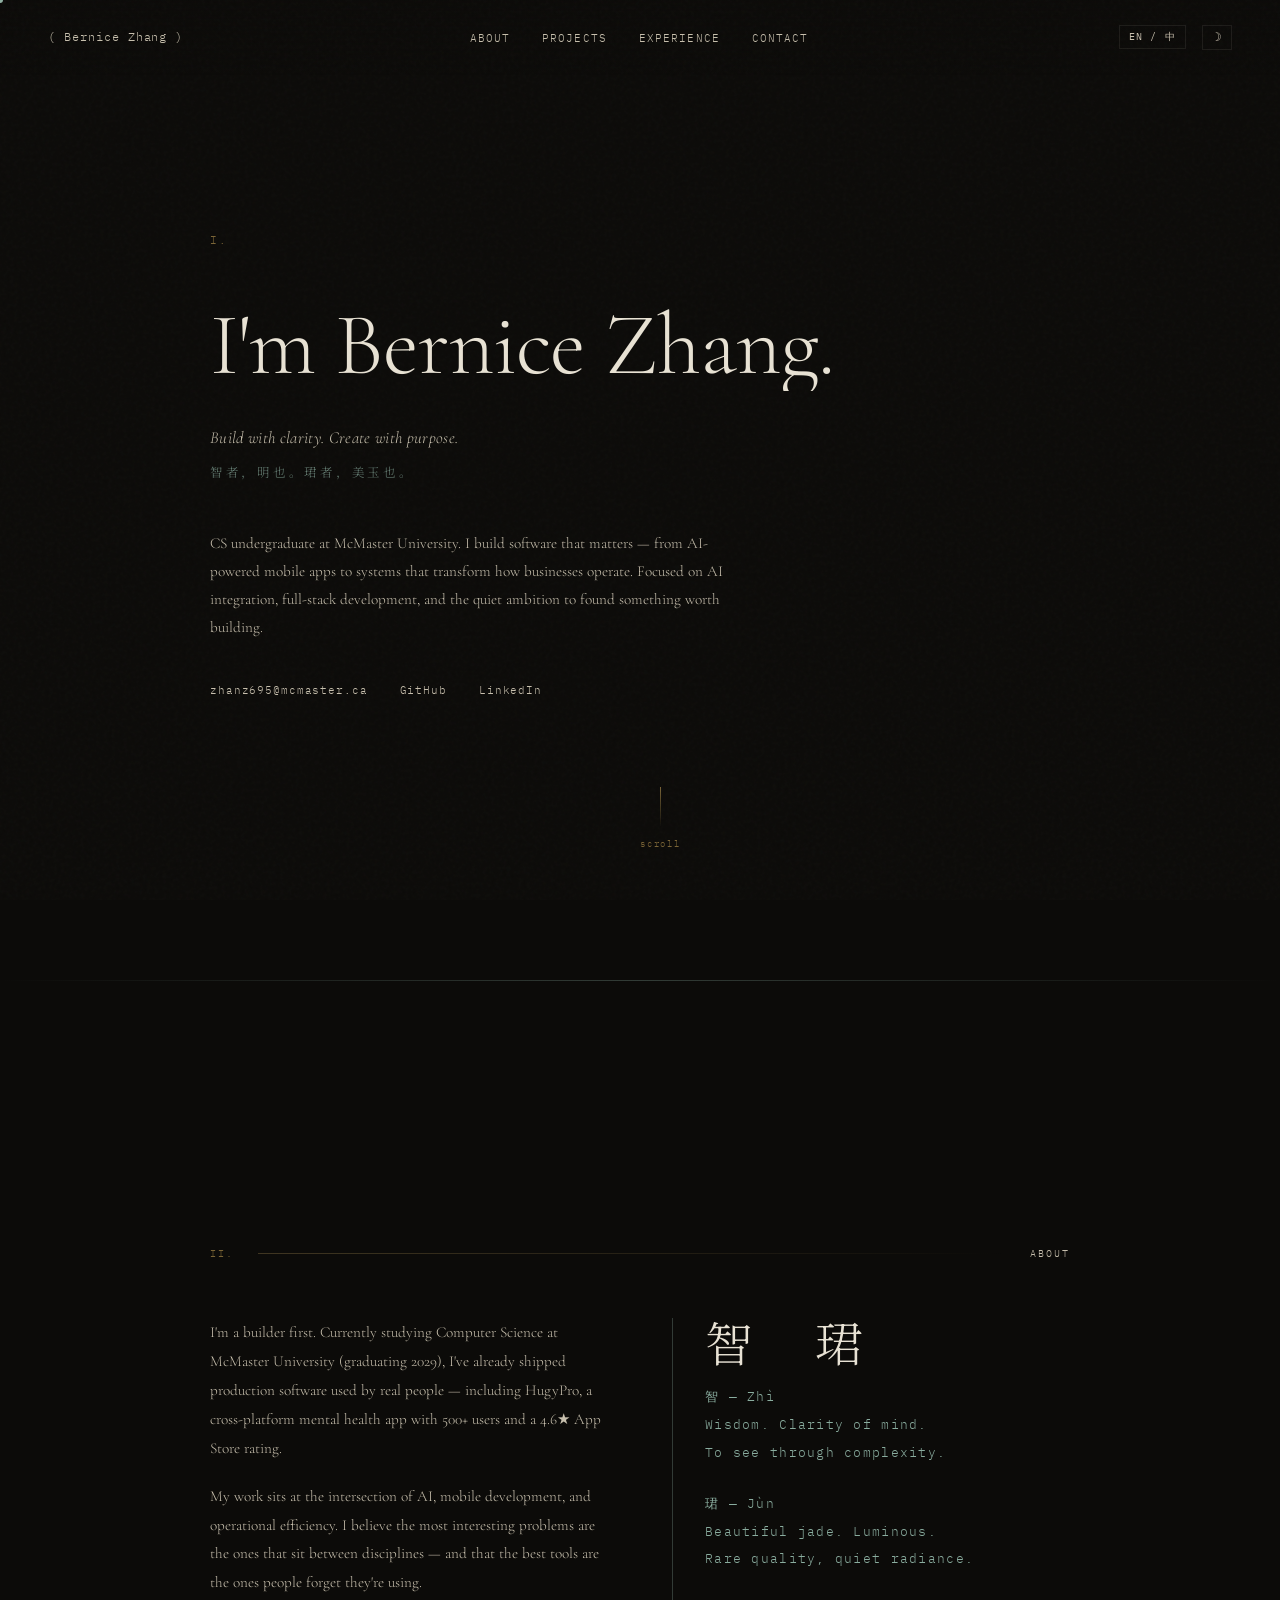
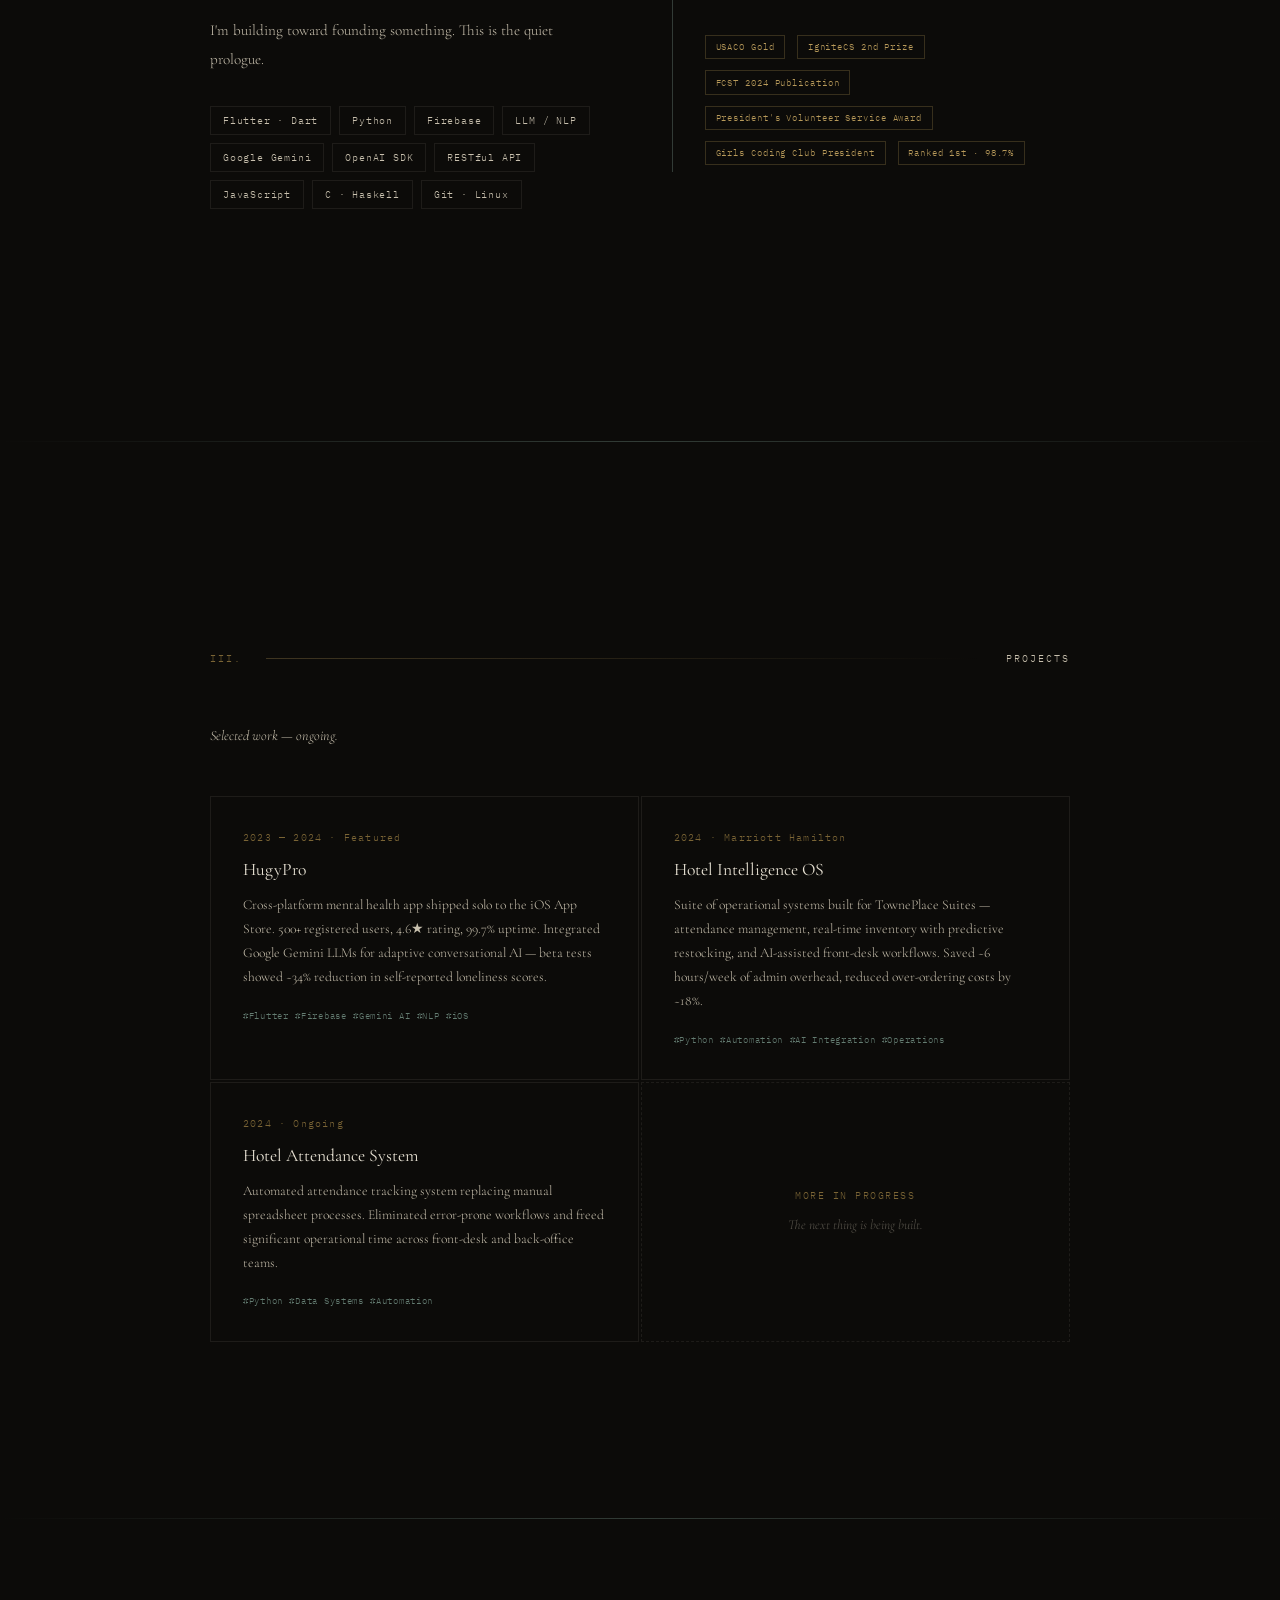
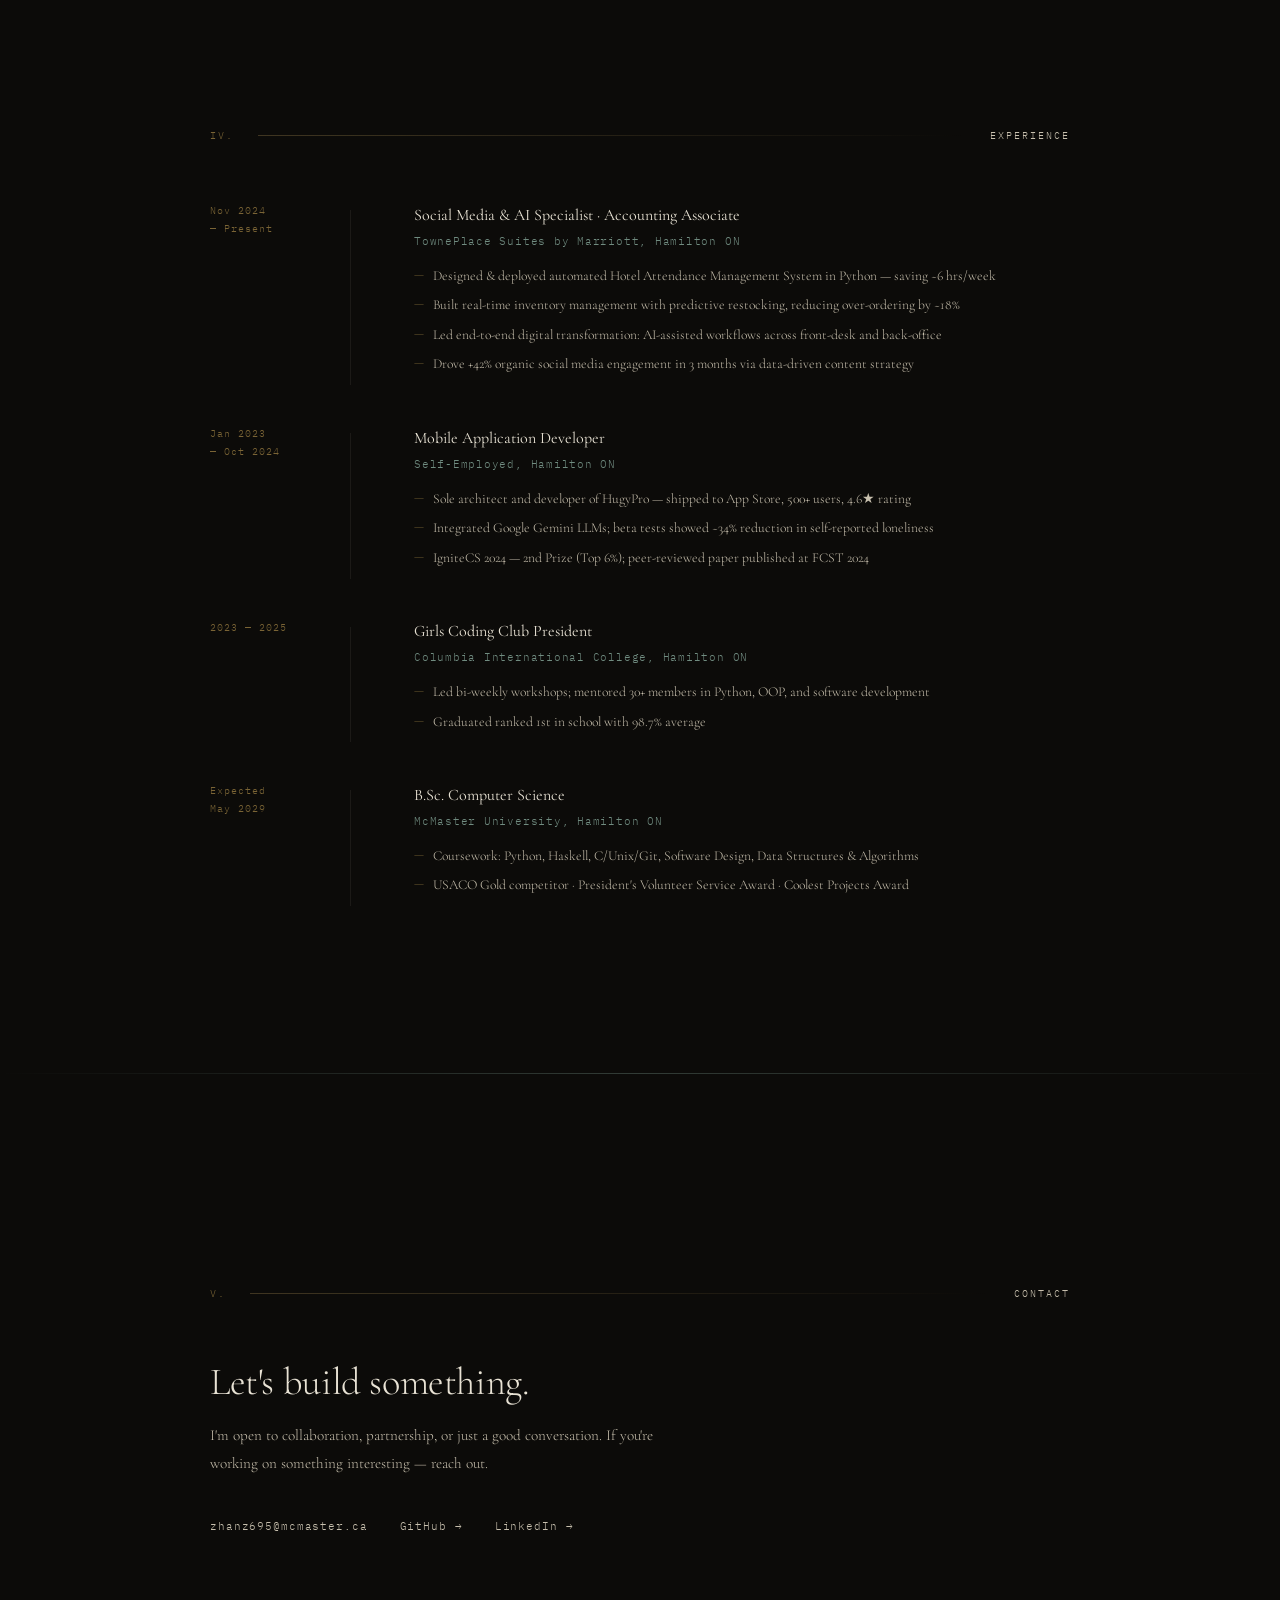
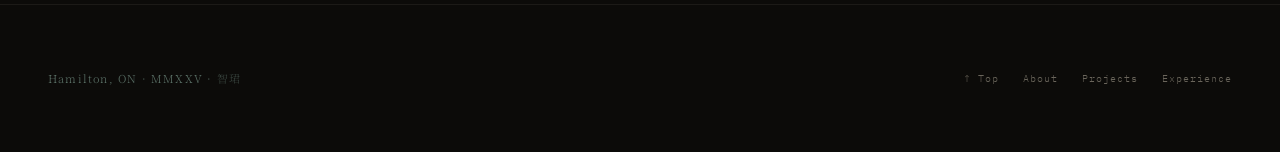
==== index.html @ de7a0379 "Rename bernice-zhang.html to index.html" ====
<!DOCTYPE html>
<html lang="en">
<head>
<meta charset="UTF-8">
<meta name="viewport" content="width=device-width, initial-scale=1.0">
<title>Bernice Zhang</title>
<link rel="preconnect" href="https://fonts.googleapis.com">
<link rel="preconnect" href="https://fonts.gstatic.com" crossorigin>
<link href="https://fonts.googleapis.com/css2?family=Cormorant+Garamond:ital,wght@0,300;0,400;0,500;0,600;1,300;1,400&family=Noto+Serif+SC:wght@300;400&family=IBM+Plex+Mono:wght@300;400&display=swap" rel="stylesheet">
<link rel="stylesheet" href="bernice-zhang.css">
</head>
<body>

<!-- Custom cursor -->
<div class="cursor-dot" id="cursor"></div>

<!-- ══ NAV ══════════════════════════════════════════════════ -->
<nav>
  <a class="nav-logo" href="#hero">
    <div class="nav-logo-inner">
      <span data-en>( Bernice Zhang )</span>
      <span data-zh>（　張　智　珺　）</span>
      <!-- Always show the flip animation span pair -->
      <span style="display:none">placeholder</span>
    </div>
  </a>

  <ul class="nav-links">
    <li><a href="#about"      data-en>About</a>      <a href="#about"      data-zh>關於</a></li>
    <li><a href="#projects"   data-en>Projects</a>   <a href="#projects"   data-zh>作品</a></li>
    <li><a href="#experience" data-en>Experience</a> <a href="#experience" data-zh>經歷</a></li>
    <li><a href="#contact"    data-en>Contact</a>    <a href="#contact"    data-zh>聯絡</a></li>
  </ul>

  <div class="nav-controls">
    <!-- Language toggle -->
    <button class="lang-toggle" id="langToggle" aria-label="Switch language">EN / 中</button>
    <!-- Day / Night toggle -->
    <button class="mode-toggle" id="modeToggle" aria-label="Toggle day/night mode">☽</button>
  </div>
</nav>

<!-- ══ HERO ══════════════════════════════════════════════════ -->
<section id="hero">
  <div class="section-inner">

    <div class="hero-number">I.</div>

    <!-- English hero name -->
    <h1 class="hero-name-en" data-en>
      I'm
      <span class="hero-name-flip" id="nameFlip">
        <span class="hero-name-flip-inner">
          <span class="name-en-face">Bernice</span>
          <span class="name-zh-face">Zhìjùn</span>
        </span>
      </span>
      Zhang.
    </h1>

    <!-- Chinese hero name — static, no flip -->
    <h1 class="hero-name-en" data-zh>
      我是張智珺。
    </h1>

    <!-- Tagline -->
    <p class="hero-tagline">
      <span data-en>Build with clarity. Create with purpose.</span>
      <span data-zh>以清醒之心構建，以目標之志創造。</span>
      <span class="hero-jade-text">智者，明也。珺者，美玉也。</span>
    </p>

    <!-- Bio -->
    <p class="hero-bio" data-en>
      CS undergraduate at McMaster University. I build software that matters — from AI-powered mobile apps to systems that transform how businesses operate. Focused on AI integration, full-stack development, and the quiet ambition to found something worth building.
    </p>
    <p class="hero-bio" data-zh>
      麥克馬斯特大學電腦科學在讀生。我構建有意義的軟體——從人工智能驅動的移動應用，到改變企業營運方式的系統。專注於人工智能整合、全端開發，以及創立值得構建之事業的平靜抱負。
    </p>

    <div class="hero-links">
      <a href="mailto:zhanz695@mcmaster.ca">zhanz695@mcmaster.ca</a>
      <a href="https://github.com/zhijunzhang301-creator" target="_blank">GitHub</a>
      <a href="https://linkedin.com/in/zhijun-zhang" target="_blank">LinkedIn</a>
    </div>
  </div>

  <div class="scroll-hint">
    <div class="scroll-hint-line"></div>
    <span data-en>scroll</span>
    <span data-zh>下滑</span>
  </div>
</section>

<hr class="jade-rule">

<!-- ══ ABOUT ══════════════════════════════════════════════════ -->
<section id="about">
  <div class="section-inner">

    <div class="section-label reveal">
      <span class="section-label-roman">II.</span>
      <div class="section-label-line"></div>
      <span class="section-label-title" data-en>About</span>
      <span class="section-label-title" data-zh>關於</span>
    </div>

    <div class="about-grid">

      <div class="about-text">
        <!-- EN paragraphs -->
        <p class="reveal reveal-delay-1" data-en>
          I'm a builder first. Currently studying Computer Science at McMaster University (graduating 2029), I've already shipped production software used by real people — including HugyPro, a cross-platform mental health app with 500+ users and a 4.6★ App Store rating.
        </p>
        <p class="reveal reveal-delay-2" data-en>
          My work sits at the intersection of AI, mobile development, and operational efficiency. I believe the most interesting problems are the ones that sit between disciplines — and that the best tools are the ones people forget they're using.
        </p>
        <p class="reveal reveal-delay-3" data-en>
          I'm building toward founding something. This is the quiet prologue.
        </p>

        <!-- ZH paragraphs -->
        <p class="reveal reveal-delay-1" data-zh>
          我首先是一名建造者。目前就讀麥克馬斯特大學電腦科學系（2029年畢業），我已交付為真實用戶服務的正式軟體——包括HugyPro，一款擁有500+用戶、App Store評分4.6★的跨平台心理健康應用。
        </p>
        <p class="reveal reveal-delay-2" data-zh>
          我的工作處於人工智能、移動開發與營運效率的交叉點。我相信最有趣的問題往往存在於學科之間——而最好的工具，是讓人們忘記自己在使用的那種。
        </p>
        <p class="reveal reveal-delay-3" data-zh>
          我正在朝著創立某件事努力。這是靜默的序章。
        </p>

        <div class="skills-list reveal reveal-delay-4">
          <span class="skill-tag">Flutter · Dart</span>
          <span class="skill-tag">Python</span>
          <span class="skill-tag">Firebase</span>
          <span class="skill-tag">LLM / NLP</span>
          <span class="skill-tag">Google Gemini</span>
          <span class="skill-tag">OpenAI SDK</span>
          <span class="skill-tag">RESTful API</span>
          <span class="skill-tag">JavaScript</span>
          <span class="skill-tag">C · Haskell</span>
          <span class="skill-tag">Git · Linux</span>
        </div>
      </div>

      <div class="about-name-block reveal reveal-delay-2">
        <span class="jade-char">智　珺</span>
        <div class="jade-meaning">
          <!-- EN meanings -->
          <span class="jade-meaning-line" data-delay="0"   data-en>智 — Zhì</span>
          <span class="jade-meaning-line" data-delay="100" data-en>Wisdom. Clarity of mind.</span>
          <span class="jade-meaning-line" data-delay="200" data-en>To see through complexity.</span>
          <br>
          <span class="jade-meaning-line" data-delay="350" data-en>珺 — Jùn</span>
          <span class="jade-meaning-line" data-delay="450" data-en>Beautiful jade. Luminous.</span>
          <span class="jade-meaning-line" data-delay="550" data-en>Rare quality, quiet radiance.</span>

          <!-- ZH meanings -->
          <span class="jade-meaning-line" data-delay="0"   data-zh>智 — zhì</span>
          <span class="jade-meaning-line" data-delay="100" data-zh>智慧，心之澄明。</span>
          <span class="jade-meaning-line" data-delay="200" data-zh>洞察複雜，見微知著。</span>
          <br>
          <span class="jade-meaning-line" data-delay="350" data-zh>珺 — jùn</span>
          <span class="jade-meaning-line" data-delay="450" data-zh>美玉，光潤溫雅。</span>
          <span class="jade-meaning-line" data-delay="550" data-zh>質稀而耀，靜而生輝。</span>
        </div>

        <div style="margin-top:2rem">
          <span class="award-chip">USACO Gold</span>
          <span class="award-chip">IgniteCS 2nd Prize</span>
          <span class="award-chip">FCST 2024 Publication</span>
          <span class="award-chip">President's Volunteer Service Award</span>
          <span class="award-chip">Girls Coding Club President</span>
          <span class="award-chip" data-en>Ranked 1st · 98.7%</span>
          <span class="award-chip" data-zh>全校第一 · 98.7%</span>
        </div>
      </div>

    </div>
  </div>
</section>

<hr class="jade-rule">

<!-- ══ PROJECTS ════════════════════════════════════════════ -->
<section id="projects">
  <div class="section-inner">

    <div class="section-label reveal">
      <span class="section-label-roman">III.</span>
      <div class="section-label-line"></div>
      <span class="section-label-title" data-en>Projects</span>
      <span class="section-label-title" data-zh>作品</span>
    </div>

    <p class="section-sub reveal">
      <span data-en>Selected work — ongoing.</span>
      <span data-zh>精選作品——持續更新。</span>
    </p>

    <div class="projects-grid">

      <a class="project-card reveal reveal-delay-1" href="https://apps.apple.com/ca/app/hugypro/id6479186220" target="_blank">
        <div class="project-meta">2023 — 2024 · Featured</div>
        <div class="project-title">HugyPro</div>
        <div class="project-desc" data-en>
          Cross-platform mental health app shipped solo to the iOS App Store. 500+ registered users, 4.6★ rating, 99.7% uptime. Integrated Google Gemini LLMs for adaptive conversational AI — beta tests showed ~34% reduction in self-reported loneliness scores.
        </div>
        <div class="project-desc" data-zh>
          獨立開發並上架 iOS App Store 的跨平台心理健康應用。500+ 註冊用戶，評分 4.6★，上線率 99.7%。整合 Google Gemini 大型語言模型，實現自適應對話式 AI——測試顯示孤獨感評分降低約 34%。
        </div>
        <div class="project-tags">
          <span class="project-tag">Flutter</span>
          <span class="project-tag">Firebase</span>
          <span class="project-tag">Gemini AI</span>
          <span class="project-tag">NLP</span>
          <span class="project-tag">iOS</span>
        </div>
      </a>

      <div class="project-card reveal reveal-delay-2">
        <div class="project-meta" data-en>2024 · Marriott Hamilton</div>
        <div class="project-meta" data-zh>2024 · 萬豪酒店・漢密爾頓</div>
        <div class="project-title" data-en>Hotel Intelligence OS</div>
        <div class="project-title" data-zh>酒店智慧運營系統</div>
        <div class="project-desc" data-en>
          Suite of operational systems built for TownePlace Suites — attendance management, real-time inventory with predictive restocking, and AI-assisted front-desk workflows. Saved ~6 hours/week of admin overhead, reduced over-ordering costs by ~18%.
        </div>
        <div class="project-desc" data-zh>
          為萬豪 TownePlace Suites 構建的一套營運系統——涵蓋考勤管理、具備預測補貨功能的即時庫存，以及 AI 輔助前台流程。每週節省約 6 小時行政開銷，過度採購成本降低約 18%。
        </div>
        <div class="project-tags">
          <span class="project-tag">Python</span>
          <span class="project-tag">Automation</span>
          <span class="project-tag">AI Integration</span>
          <span class="project-tag">Operations</span>
        </div>
      </div>

      <div class="project-card reveal reveal-delay-3">
        <div class="project-meta" data-en>2024 · Ongoing</div>
        <div class="project-meta" data-zh>2024 · 持續進行中</div>
        <div class="project-title" data-en>Hotel Attendance System</div>
        <div class="project-title" data-zh>酒店考勤管理系統</div>
        <div class="project-desc" data-en>
          Automated attendance tracking system replacing manual spreadsheet processes. Eliminated error-prone workflows and freed significant operational time across front-desk and back-office teams.
        </div>
        <div class="project-desc" data-zh>
          自動化考勤追蹤系統，取代手動電子試算表流程。消除易出錯的工作環節，為前台及後台團隊釋放大量營運時間。
        </div>
        <div class="project-tags">
          <span class="project-tag">Python</span>
          <span class="project-tag">Data Systems</span>
          <span class="project-tag">Automation</span>
        </div>
      </div>

      <div class="project-card project-card--placeholder reveal reveal-delay-4">
        <div>
          <div class="project-placeholder-label" data-en>MORE IN PROGRESS</div>
          <div class="project-placeholder-label" data-zh>更多作品醞釀中</div>
          <div class="project-placeholder-sub" data-en>The next thing is being built.</div>
          <div class="project-placeholder-sub" data-zh>下一件作品，正在構建。</div>
        </div>
      </div>

    </div>
  </div>
</section>

<hr class="jade-rule">

<!-- ══ EXPERIENCE ══════════════════════════════════════════ -->
<section id="experience">
  <div class="section-inner">

    <div class="section-label reveal">
      <span class="section-label-roman">IV.</span>
      <div class="section-label-line"></div>
      <span class="section-label-title" data-en>Experience</span>
      <span class="section-label-title" data-zh>經歷</span>
    </div>

    <div class="exp-list">

      <!-- Marriott -->
      <div class="exp-item reveal reveal-delay-1">
        <div class="exp-date">Nov 2024<br>— Present</div>
        <div class="exp-content">
          <div class="exp-title" data-en>Social Media & AI Specialist · Accounting Associate</div>
          <div class="exp-title" data-zh>社交媒體及人工智能專員 · 會計助理</div>
          <div class="exp-org" data-en>TownePlace Suites by Marriott, Hamilton ON</div>
          <div class="exp-org" data-zh>萬豪 TownePlace Suites，安大略省漢密爾頓</div>
          <ul class="exp-bullets" data-en>
            <li>Designed & deployed automated Hotel Attendance Management System in Python — saving ~6 hrs/week</li>
            <li>Built real-time inventory management with predictive restocking, reducing over-ordering by ~18%</li>
            <li>Led end-to-end digital transformation: AI-assisted workflows across front-desk and back-office</li>
            <li>Drove +42% organic social media engagement in 3 months via data-driven content strategy</li>
          </ul>
          <ul class="exp-bullets" data-zh>
            <li>設計並部署 Python 自動化考勤管理系統——每週節省約 6 小時</li>
            <li>構建具備預測補貨功能的即時庫存管理，過度採購率降低約 18%</li>
            <li>主導端到端數位化轉型：在前台及後台全面實施 AI 輔助工作流程</li>
            <li>透過數據驅動的內容策略，3 個月內自然社群媒體互動率提升 42%</li>
          </ul>
        </div>
      </div>

      <!-- Mobile Dev -->
      <div class="exp-item reveal reveal-delay-2">
        <div class="exp-date">Jan 2023<br>— Oct 2024</div>
        <div class="exp-content">
          <div class="exp-title" data-en>Mobile Application Developer</div>
          <div class="exp-title" data-zh>移動應用開發者</div>
          <div class="exp-org" data-en>Self-Employed, Hamilton ON</div>
          <div class="exp-org" data-zh>獨立開發，安大略省漢密爾頓</div>
          <ul class="exp-bullets" data-en>
            <li>Sole architect and developer of HugyPro — shipped to App Store, 500+ users, 4.6★ rating</li>
            <li>Integrated Google Gemini LLMs; beta tests showed ~34% reduction in self-reported loneliness</li>
            <li>IgniteCS 2024 — 2nd Prize (Top 6%); peer-reviewed paper published at FCST 2024</li>
          </ul>
          <ul class="exp-bullets" data-zh>
            <li>HugyPro 唯一架構師及開發者——上架 App Store，500+ 用戶，評分 4.6★</li>
            <li>整合 Google Gemini 大型語言模型；測試顯示孤獨感評分降低約 34%</li>
            <li>IgniteCS 2024 二等獎（前 6%）；論文發表於 FCST 2024 同儕評審會議</li>
          </ul>
        </div>
      </div>

      <!-- Coding Club -->
      <div class="exp-item reveal reveal-delay-3">
        <div class="exp-date">2023 — 2025</div>
        <div class="exp-content">
          <div class="exp-title" data-en>Girls Coding Club President</div>
          <div class="exp-title" data-zh>女生編程俱樂部主席</div>
          <div class="exp-org" data-en>Columbia International College, Hamilton ON</div>
          <div class="exp-org" data-zh>哥倫比亞國際學院，安大略省漢密爾頓</div>
          <ul class="exp-bullets" data-en>
            <li>Led bi-weekly workshops; mentored 30+ members in Python, OOP, and software development</li>
            <li>Graduated ranked 1st in school with 98.7% average</li>
          </ul>
          <ul class="exp-bullets" data-zh>
            <li>主持每兩週一次的工作坊；指導 30+ 名成員學習 Python、物件導向程式設計及軟體開發</li>
            <li>以 98.7% 的平均分全校第一名畢業</li>
          </ul>
        </div>
      </div>

      <!-- McMaster -->
      <div class="exp-item reveal reveal-delay-4">
        <div class="exp-date" data-en>Expected<br>May 2029</div>
        <div class="exp-date" data-zh>預計<br>2029年5月</div>
        <div class="exp-content">
          <div class="exp-title" data-en>B.Sc. Computer Science</div>
          <div class="exp-title" data-zh>計算機科學理學士</div>
          <div class="exp-org" data-en>McMaster University, Hamilton ON</div>
          <div class="exp-org" data-zh>麥克馬斯特大學，安大略省漢密爾頓</div>
          <ul class="exp-bullets" data-en>
            <li>Coursework: Python, Haskell, C/Unix/Git, Software Design, Data Structures & Algorithms</li>
            <li>USACO Gold competitor · President's Volunteer Service Award · Coolest Projects Award</li>
          </ul>
          <ul class="exp-bullets" data-zh>
            <li>課程：Python、Haskell、C/Unix/Git、軟體設計、資料結構與演算法</li>
            <li>USACO 黃金組參賽者 · 總統志願服務獎 · 最酷專案獎</li>
          </ul>
        </div>
      </div>

    </div>
  </div>
</section>

<hr class="jade-rule">

<!-- ══ CONTACT ══════════════════════════════════════════════ -->
<section id="contact">
  <div class="section-inner" style="padding-bottom:4rem">

    <div class="section-label reveal">
      <span class="section-label-roman">V.</span>
      <div class="section-label-line"></div>
      <span class="section-label-title" data-en>Contact</span>
      <span class="section-label-title" data-zh>聯絡</span>
    </div>

    <h2 class="section-heading reveal" data-en>Let's build something.</h2>
    <h2 class="section-heading reveal" data-zh>讓我們共同構建。</h2>

    <p class="reveal reveal-delay-1" style="max-width:480px;color:var(--paper-dim);font-size:0.95rem;margin-bottom:2.5rem;line-height:1.85" data-en>
      I'm open to collaboration, partnership, or just a good conversation. If you're working on something interesting — reach out.
    </p>
    <p class="reveal reveal-delay-1" style="max-width:480px;color:var(--paper-dim);font-size:0.95rem;margin-bottom:2.5rem;line-height:1.85" data-zh>
      我歡迎合作、夥伴關係，或僅僅是一次深刻的對話。若您正在從事有趣的事情——請與我聯繫。
    </p>

    <div class="hero-links reveal reveal-delay-2">
      <a href="mailto:zhanz695@mcmaster.ca">zhanz695@mcmaster.ca</a>
      <a href="https://github.com/zhijunzhang301-creator" target="_blank">GitHub →</a>
      <a href="https://linkedin.com/in/zhijun-zhang" target="_blank">LinkedIn →</a>
    </div>

  </div>
</section>

<!-- ══ FOOTER ════════════════════════════════════════════════ -->
<footer>
  <div class="footer-left">
    <span data-en>Hamilton, ON · MMXXV · <span>智珺</span></span>
    <span data-zh>漢密爾頓，安大略 · MMXXV · <span>智珺</span></span>
  </div>
  <div class="footer-right">
    <a href="#hero"       data-en>↑ Top</a>       <a href="#hero"       data-zh>↑ 頂部</a>
    <a href="#about"      data-en>About</a>        <a href="#about"      data-zh>關於</a>
    <a href="#projects"   data-en>Projects</a>     <a href="#projects"   data-zh>作品</a>
    <a href="#experience" data-en>Experience</a>   <a href="#experience" data-zh>經歷</a>
  </div>
</footer>

<!-- ══ SCRIPTS ═══════════════════════════════════════════════ -->
<script>
  // ── Custom cursor ──────────────────────────────────────────
  const cursor = document.getElementById('cursor');
  let mx = 0, my = 0, cx = 0, cy = 0;
  document.addEventListener('mousemove', e => { mx = e.clientX; my = e.clientY; });
  (function loop() {
    cx += (mx - cx) * 0.18;
    cy += (my - cy) * 0.18;
    cursor.style.left = cx + 'px';
    cursor.style.top  = cy + 'px';
    requestAnimationFrame(loop);
  })();

  document.querySelectorAll('a, button, .project-card, .skill-tag').forEach(el => {
    el.addEventListener('mouseenter', () => {
      cursor.style.width   = '20px';
      cursor.style.height  = '20px';
      cursor.style.opacity = '0.5';
    });
    el.addEventListener('mouseleave', () => {
      cursor.style.width   = '6px';
      cursor.style.height  = '6px';
      cursor.style.opacity = '1';
    });
  });

  // ── Scroll reveal ──────────────────────────────────────────
  const revealObs = new IntersectionObserver(entries => {
    entries.forEach(entry => {
      if (entry.isIntersecting) {
        entry.target.classList.add('visible');
        revealObs.unobserve(entry.target);
      }
    });
  }, { threshold: 0.12 });
  document.querySelectorAll('.reveal').forEach(el => revealObs.observe(el));

  // ── Jade-meaning stagger ───────────────────────────────────
  const jadeMeaningObs = new IntersectionObserver(entries => {
    entries.forEach(entry => {
      if (entry.isIntersecting) {
        entry.target.querySelectorAll('.jade-meaning-line').forEach(line => {
          const delay = parseInt(line.dataset.delay || 0);
          setTimeout(() => line.classList.add('visible'), delay + 200);
        });
        jadeMeaningObs.unobserve(entry.target);
      }
    });
  }, { threshold: 0.3 });
  document.querySelectorAll('.about-name-block').forEach(el => jadeMeaningObs.observe(el));

  // ── Active nav highlight ───────────────────────────────────
  const sections = document.querySelectorAll('section[id]');
  const navObs = new IntersectionObserver(entries => {
    entries.forEach(entry => {
      if (entry.isIntersecting) {
        document.querySelectorAll('.nav-links a').forEach(a => {
          a.classList.toggle('active', a.getAttribute('href') === '#' + entry.target.id);
        });
      }
    });
  }, { threshold: 0.4 });
  sections.forEach(s => navObs.observe(s));

  // ── Hero name width-animating flip ────────────────────────
  const nameFlip = document.getElementById('nameFlip');

  function measureTextWidth(text, el) {
    // Create an invisible span with same font/size as the element, measure it
    const probe = document.createElement('span');
    probe.style.cssText = `
      position:absolute; visibility:hidden; white-space:nowrap;
      font-family:${getComputedStyle(el).fontFamily};
      font-size:${getComputedStyle(el).fontSize};
      font-weight:${getComputedStyle(el).fontWeight};
      letter-spacing:${getComputedStyle(el).letterSpacing};
    `;
    probe.textContent = text;
    document.body.appendChild(probe);
    const w = probe.getBoundingClientRect().width;
    document.body.removeChild(probe);
    return w;
  }

  function initNameFlip() {
    if (!nameFlip) return;
    const enSpan  = nameFlip.querySelector('.name-en-face');
    const zhSpan  = nameFlip.querySelector('.name-zh-face');

    // Measure widths at current computed font size
    const wEn = measureTextWidth('Bernice', enSpan);
    const wZh = measureTextWidth('Zhìjùn',  zhSpan);

    // Set initial width to EN
    nameFlip.style.width = wEn + 'px';

    const heroH1 = nameFlip.closest('.hero-name-en');
    heroH1.addEventListener('mouseenter', () => {
      nameFlip.style.width = wZh + 'px';
    });
    heroH1.addEventListener('mouseleave', () => {
      nameFlip.style.width = wEn + 'px';
    });
  }

  // Run after fonts load for accurate measurement
  if (document.fonts && document.fonts.ready) {
    document.fonts.ready.then(initNameFlip);
  } else {
    window.addEventListener('load', initNameFlip);
  }

  // ── Language toggle ────────────────────────────────────────
  const langBtn = document.getElementById('langToggle');
  let isZH = false;

  langBtn.addEventListener('click', () => {
    isZH = !isZH;
    document.body.classList.toggle('zh', isZH);
    document.documentElement.lang = isZH ? 'zh-Hant' : 'en';
    langBtn.textContent = isZH ? '中 / EN' : 'EN / 中';

    // Re-trigger jade meaning animation for visible blocks
    document.querySelectorAll('.about-name-block').forEach(block => {
      block.querySelectorAll('.jade-meaning-line').forEach((line, i) => {
        line.classList.remove('visible');
        const delay = parseInt(line.dataset.delay || 0);
        setTimeout(() => line.classList.add('visible'), delay + 100);
      });
    });
  });

  // ── Day / Night toggle ─────────────────────────────────────
  const modeBtn = document.getElementById('modeToggle');
  let isDay = false;

  modeBtn.addEventListener('click', () => {
    isDay = !isDay;
    document.body.classList.toggle('day', isDay);
    modeBtn.textContent = isDay ? '☀' : '☽';
  });
</script>
</body>
</html>
---- bernice-zhang.css ----
/* ============================================================
   bernice-zhang.css
   Portfolio for Bernice Zhang / 張智珺
   ============================================================ */

/* ── Reset ────────────────────────────────────────────────── */
*, *::before, *::after { box-sizing: border-box; margin: 0; padding: 0; }

/* ── Design tokens ────────────────────────────────────────── */
:root {
  /* Dark (night) mode — default */
  --ink:       #0c0b09;
  --paper:     #e8e2d4;
  --paper-dim: #c8c0ae;
  --jade:      #8aad9f;
  --gold:      #b89a5a;
  --gold-dim:  #7a6435;
  --surface:   rgba(232,226,212,0.04);
  --border:    rgba(232,226,212,0.08);
  --nav-grad:  rgba(12,11,9,0.85);

  /* Typography */
  --mono:    'IBM Plex Mono', monospace;
  --serif:   'Cormorant Garamond', Georgia, serif;
  --chinese: 'Noto Serif SC', serif;

  /* Transitions */
  --ease:    cubic-bezier(0.76, 0, 0.24, 1);
}

/* Day mode overrides */
body.day {
  --ink:       #f2ede4;
  --paper:     #1a1814;
  --paper-dim: #4a4540;
  --jade:      #3d7a6a;
  --gold:      #8a6a28;
  --gold-dim:  #a07830;
  --surface:   rgba(12,11,9,0.04);
  --border:    rgba(12,11,9,0.1);
  --nav-grad:  rgba(242,237,228,0.9);
}

/* ── Base ─────────────────────────────────────────────────── */
html { scroll-behavior: smooth; }

body {
  background: var(--ink);
  color: var(--paper);
  font-family: var(--serif);
  font-size: 17px;
  line-height: 1.75;
  font-weight: 300;
  overflow-x: hidden;
  transition: background 0.4s ease, color 0.4s ease;
}

/* Grain overlay */
body::before {
  content: '';
  position: fixed;
  inset: 0;
  background-image: url("data:image/svg+xml,%3Csvg viewBox='0 0 256 256' xmlns='http://www.w3.org/2000/svg'%3E%3Cfilter id='noise'%3E%3CfeTurbulence type='fractalNoise' baseFrequency='0.9' numOctaves='4' stitchTiles='stitch'/%3E%3C/filter%3E%3Crect width='100%25' height='100%25' filter='url(%23noise)' opacity='0.04'/%3E%3C/svg%3E");
  pointer-events: none;
  z-index: 9999;
  opacity: 0.6;
}

/* ── Cursor dot ───────────────────────────────────────────── */
.cursor-dot {
  position: fixed;
  width: 6px;
  height: 6px;
  background: var(--jade);
  border-radius: 50%;
  pointer-events: none;
  z-index: 10000;
  transform: translate(-50%, -50%);
  transition: width 0.3s, height 0.3s, opacity 0.3s;
  mix-blend-mode: screen;
}

body.day .cursor-dot { mix-blend-mode: multiply; }

/* ── NAV ──────────────────────────────────────────────────── */
nav {
  position: fixed;
  top: 0; left: 0; right: 0;
  z-index: 100;
  display: flex;
  justify-content: space-between;
  align-items: center;
  padding: 1.4rem 3rem;
}

nav::after {
  content: '';
  position: absolute;
  inset: 0;
  background: linear-gradient(to bottom, var(--nav-grad) 0%, transparent 100%);
  pointer-events: none;
  z-index: -1;
  transition: background 0.4s ease;
}

/* Nav logo */
.nav-logo {
  font-family: var(--mono);
  font-size: 12px;
  letter-spacing: 0.08em;
  color: var(--paper-dim);
  text-decoration: none;
  overflow: hidden;
  height: 1.2em;
  display: block;
}

.nav-logo-inner {
  display: flex;
  flex-direction: column;
  transition: transform 0.4s var(--ease);
}

.nav-logo:hover .nav-logo-inner { transform: translateY(-50%); }

.nav-logo span {
  display: block;
  line-height: 1.2em;
  height: 1.2em;
}

/* Nav links */
.nav-links {
  display: flex;
  gap: 2rem;
  align-items: center;
  list-style: none;
}

.nav-links a {
  font-family: var(--mono);
  font-size: 11px;
  letter-spacing: 0.1em;
  text-transform: uppercase;
  color: var(--paper-dim);
  text-decoration: none;
  position: relative;
  transition: color 0.3s ease;
}

.nav-links a::after {
  content: '';
  position: absolute;
  bottom: -2px; left: 0;
  width: 0; height: 1px;
  background: var(--gold);
  transition: width 0.35s var(--ease);
}

.nav-links a:hover,
.nav-links a.active { color: var(--paper); }

.nav-links a:hover::after,
.nav-links a.active::after { width: 100%; }

/* ── Nav controls (language + mode toggle) ────────────────── */
.nav-controls {
  display: flex;
  align-items: center;
  gap: 1rem;
  margin-left: 1.5rem;
}

.lang-toggle,
.mode-toggle {
  font-family: var(--mono);
  font-size: 10px;
  letter-spacing: 0.12em;
  color: var(--paper-dim);
  background: none;
  border: 1px solid var(--border);
  padding: 0.25rem 0.55rem;
  cursor: pointer;
  transition: color 0.3s ease, border-color 0.3s ease, background 0.3s ease;
  line-height: 1.4;
  user-select: none;
}

.lang-toggle:hover,
.mode-toggle:hover {
  color: var(--jade);
  border-color: rgba(138,173,159,0.4);
}

.mode-toggle { font-size: 12px; padding: 0.2rem 0.5rem; }

/* ── Sections ─────────────────────────────────────────────── */
section {
  min-height: 100vh;
  padding: 0 3rem;
  display: flex;
  align-items: center;
}

.section-inner {
  width: 100%;
  max-width: 860px;
  margin: 0 auto;
  padding: 8rem 0 6rem;
}

/* ── Section label ────────────────────────────────────────── */
.section-label {
  display: flex;
  align-items: center;
  gap: 1.5rem;
  margin-bottom: 3.5rem;
}

.section-label-roman {
  font-family: var(--mono);
  font-size: 10px;
  letter-spacing: 0.2em;
  color: var(--gold-dim);
  text-transform: uppercase;
}

.section-label-line {
  flex: 1;
  height: 1px;
  background: linear-gradient(to right, rgba(184,154,90,0.3), transparent);
}

.section-label-title {
  font-family: var(--mono);
  font-size: 10px;
  letter-spacing: 0.2em;
  color: var(--paper-dim);
  text-transform: uppercase;
}

/* ── Section heading / sub ────────────────────────────────── */
.section-heading {
  font-size: clamp(1.6rem, 3.5vw, 2.4rem);
  font-weight: 300;
  color: var(--paper);
  letter-spacing: -0.01em;
  line-height: 1.2;
  margin-bottom: 1rem;
}

.section-sub {
  font-size: 0.88rem;
  color: var(--paper-dim);
  font-style: italic;
  margin-bottom: 3rem;
}

/* ── Horizontal rule ──────────────────────────────────────── */
hr.jade-rule {
  border: none;
  height: 1px;
  background: linear-gradient(to right, transparent, rgba(138,173,159,0.3), transparent);
  margin: 5rem 0;
}

/* ── HERO ─────────────────────────────────────────────────── */
#hero { min-height: 100vh; position: relative; }

.hero-number {
  font-family: var(--mono);
  font-size: 11px;
  letter-spacing: 0.15em;
  color: var(--gold-dim);
  margin-bottom: 3rem;
  opacity: 0;
  transform: translateY(12px);
  animation: fadeUp 0.8s var(--ease) 0.2s forwards;
}

.hero-name-en {
  font-size: clamp(3.2rem, 7vw, 5.5rem);
  font-weight: 300;
  letter-spacing: -0.01em;
  line-height: 1.05;
  color: var(--paper);
  overflow: hidden;
  opacity: 0;
  transform: translateY(20px);
  animation: fadeUp 1s var(--ease) 0.4s forwards;
}

/* Name flip: English ↔ Pinyin — width-animating container */
.hero-name-flip {
  display: inline-block;
  overflow: hidden;
  height: 1.05em;
  vertical-align: bottom;
  cursor: default;
  /* Width transitions between the two name lengths */
  transition: width 0.55s var(--ease);
  white-space: nowrap;
}

.hero-name-flip-inner {
  display: flex;
  flex-direction: column;
  transition: transform 0.55s var(--ease);
  white-space: nowrap;
}

.hero-name-en:hover .hero-name-flip-inner { transform: translateY(-50%); }

.hero-name-flip-inner span {
  display: block;
  height: 1.05em;
  line-height: 1.05em;
  white-space: nowrap;
}

.name-zh-face {
  font-family: var(--mono);
  font-size: 0.92em;
  color: var(--jade);
  letter-spacing: 0.05em;
}

.hero-tagline {
  margin-top: 2rem;
  font-size: 1.05rem;
  font-weight: 300;
  color: var(--paper-dim);
  font-style: italic;
  letter-spacing: 0.02em;
  opacity: 0;
  transform: translateY(12px);
  animation: fadeUp 0.9s var(--ease) 0.65s forwards;
}

.hero-jade-text {
  display: block;
  margin-top: 0.6rem;
  font-family: var(--chinese);
  font-size: 0.78rem;
  letter-spacing: 0.3em;
  color: var(--jade);
  font-style: normal;
  opacity: 0.7;
}

.hero-bio {
  margin-top: 2.8rem;
  max-width: 520px;
  font-size: 0.95rem;
  line-height: 1.85;
  color: var(--paper-dim);
  opacity: 0;
  transform: translateY(12px);
  animation: fadeUp 0.9s var(--ease) 0.85s forwards;
}

.hero-links {
  margin-top: 2.5rem;
  display: flex;
  gap: 2rem;
  opacity: 0;
  transform: translateY(12px);
  animation: fadeUp 0.9s var(--ease) 1s forwards;
}

.hero-links a {
  font-family: var(--mono);
  font-size: 11px;
  letter-spacing: 0.08em;
  color: var(--paper-dim);
  text-decoration: none;
  transition: color 0.3s ease;
  position: relative;
  overflow: hidden;
}

.hero-links a::after {
  content: '';
  position: absolute;
  bottom: -1px; left: 0;
  width: 100%; height: 1px;
  background: var(--gold);
  transform: scaleX(0);
  transform-origin: right;
  transition: transform 0.4s var(--ease);
}

.hero-links a:hover { color: var(--paper); }

.hero-links a:hover::after {
  transform: scaleX(1);
  transform-origin: left;
}

/* ── Scroll hint ──────────────────────────────────────────── */
.scroll-hint {
  position: absolute;
  bottom: 3rem;
  left: 50%;
  transform: translateX(-50%);
  font-family: var(--mono);
  font-size: 9px;
  letter-spacing: 0.2em;
  color: var(--gold-dim);
  display: flex;
  flex-direction: column;
  align-items: center;
  gap: 0.6rem;
  opacity: 0;
  animation: fadeUp 1s ease 1.5s forwards;
}

.scroll-hint-line {
  width: 1px;
  height: 40px;
  background: linear-gradient(to bottom, var(--gold-dim), transparent);
  animation: scrollPulse 2s ease-in-out infinite;
}

/* ── ABOUT ────────────────────────────────────────────────── */
.about-grid {
  display: grid;
  grid-template-columns: 1fr 1fr;
  gap: 4rem;
  align-items: start;
}

.about-text p {
  color: var(--paper-dim);
  font-size: 0.95rem;
  line-height: 1.9;
  margin-bottom: 1.2rem;
}

.about-text p:last-child { margin-bottom: 0; }

.about-name-block {
  border-left: 1px solid rgba(138,173,159,0.3);
  padding-left: 2rem;
}

.jade-char {
  font-family: var(--chinese);
  font-size: 3rem;
  line-height: 1;
  color: var(--paper);
  letter-spacing: 0.15em;
  margin-bottom: 1.2rem;
  display: block;
}

.jade-meaning {
  font-size: 0.8rem;
  font-family: var(--mono);
  color: var(--jade);
  letter-spacing: 0.1em;
  line-height: 1.8;
}

.jade-meaning-line {
  display: block;
  margin-bottom: 0.3rem;
  opacity: 0;
  transform: translateX(8px);
  transition: opacity 0.5s ease, transform 0.5s ease;
}

.jade-meaning-line.visible {
  opacity: 1;
  transform: translateX(0);
}

.skills-list {
  margin-top: 2rem;
  display: flex;
  flex-wrap: wrap;
  gap: 0.5rem;
}

.skill-tag {
  font-family: var(--mono);
  font-size: 10px;
  letter-spacing: 0.08em;
  color: var(--paper-dim);
  border: 1px solid var(--border);
  padding: 0.3rem 0.75rem;
  transition: border-color 0.3s ease, color 0.3s ease;
  cursor: default;
}

.skill-tag:hover {
  border-color: rgba(138,173,159,0.5);
  color: var(--jade);
}

/* ── Award chips ──────────────────────────────────────────── */
.award-chip {
  display: inline-block;
  font-family: var(--mono);
  font-size: 9px;
  letter-spacing: 0.1em;
  color: var(--gold);
  border: 1px solid rgba(184,154,90,0.25);
  padding: 0.2rem 0.6rem;
  margin-right: 0.5rem;
  margin-bottom: 0.4rem;
}

/* ── PROJECTS ─────────────────────────────────────────────── */
.projects-grid {
  display: grid;
  grid-template-columns: 1fr 1fr;
  gap: 1.5px;
}

.project-card {
  padding: 2rem;
  border: 1px solid var(--border);
  position: relative;
  overflow: hidden;
  cursor: pointer;
  transition: border-color 0.4s ease;
  text-decoration: none;
  display: block;
  color: inherit;
}

.project-card--placeholder {
  display: flex;
  align-items: center;
  justify-content: center;
  border-style: dashed;
}

.project-card::before {
  content: '';
  position: absolute;
  inset: 0;
  background: linear-gradient(135deg, rgba(138,173,159,0.04) 0%, transparent 60%);
  opacity: 0;
  transition: opacity 0.5s ease;
}

.project-card::after {
  content: '';
  position: absolute;
  bottom: 0; left: 0;
  width: 0; height: 1px;
  background: linear-gradient(to right, var(--jade), var(--gold));
  transition: width 0.5s var(--ease);
}

.project-card:hover { border-color: rgba(232,226,212,0.2); }
.project-card:hover::before { opacity: 1; }
.project-card:hover::after { width: 100%; }

.project-meta {
  font-family: var(--mono);
  font-size: 10px;
  letter-spacing: 0.12em;
  color: var(--gold-dim);
  margin-bottom: 0.8rem;
}

.project-title {
  font-size: 1.1rem;
  font-weight: 400;
  color: var(--paper);
  margin-bottom: 0.7rem;
  line-height: 1.3;
}

.project-desc {
  font-size: 0.85rem;
  color: var(--paper-dim);
  line-height: 1.75;
}

.project-tags {
  margin-top: 1.2rem;
  display: flex;
  flex-wrap: wrap;
  gap: 0.4rem;
}

.project-tag {
  font-family: var(--mono);
  font-size: 9px;
  letter-spacing: 0.08em;
  color: var(--jade);
  opacity: 0.7;
}

.project-tag::before { content: '#'; }

.project-placeholder-label {
  font-family: var(--mono);
  font-size: 10px;
  letter-spacing: 0.15em;
  color: var(--gold-dim);
  margin-bottom: 0.5rem;
  text-align: center;
}

.project-placeholder-sub {
  font-size: 0.85rem;
  color: var(--paper-dim);
  font-style: italic;
  opacity: 0.4;
  text-align: center;
}

/* ── EXPERIENCE ───────────────────────────────────────────── */
.exp-list { display: flex; flex-direction: column; gap: 3rem; }

.exp-item {
  display: grid;
  grid-template-columns: 140px 1fr;
  gap: 2rem;
  position: relative;
}

.exp-item::before {
  content: '';
  position: absolute;
  left: 140px;
  top: 0.6rem;
  width: 1px;
  height: 100%;
  background: rgba(232,226,212,0.07);
}

.exp-date {
  font-family: var(--mono);
  font-size: 10px;
  letter-spacing: 0.1em;
  color: var(--gold-dim);
  line-height: 1.8;
  padding-top: 0.1rem;
}

.exp-content { padding-left: 2rem; }

.exp-title {
  font-size: 1rem;
  font-weight: 400;
  color: var(--paper);
  margin-bottom: 0.2rem;
}

.exp-org {
  font-family: var(--mono);
  font-size: 11px;
  letter-spacing: 0.07em;
  color: var(--jade);
  margin-bottom: 0.8rem;
  opacity: 0.8;
}

.exp-bullets {
  list-style: none;
  display: flex;
  flex-direction: column;
  gap: 0.4rem;
}

.exp-bullets li {
  font-size: 0.85rem;
  color: var(--paper-dim);
  line-height: 1.7;
  padding-left: 1.2rem;
  position: relative;
}

.exp-bullets li::before {
  content: '—';
  position: absolute;
  left: 0;
  color: var(--gold-dim);
  font-size: 0.75rem;
}

/* ── CONTACT ──────────────────────────────────────────────── */
#contact { min-height: 50vh; }

/* ── FOOTER ───────────────────────────────────────────────── */
footer {
  padding: 4rem 3rem;
  display: flex;
  justify-content: space-between;
  align-items: center;
  border-top: 1px solid rgba(232,226,212,0.07);
}

.footer-left {
  font-family: var(--mono);
  font-size: 10px;
  letter-spacing: 0.12em;
  color: var(--gold-dim);
}

.footer-left span {
  font-family: var(--chinese);
  font-size: 11px;
  color: var(--jade);
  opacity: 0.6;
}

.footer-right { display: flex; gap: 1.5rem; }

.footer-right a {
  font-family: var(--mono);
  font-size: 10px;
  letter-spacing: 0.1em;
  color: var(--paper-dim);
  text-decoration: none;
  transition: color 0.3s ease;
  opacity: 0.5;
}

.footer-right a:hover { color: var(--jade); opacity: 1; }

/* ── Scroll reveal ────────────────────────────────────────── */
.reveal {
  opacity: 0;
  transform: translateY(24px);
  transition: opacity 0.85s var(--ease), transform 0.85s var(--ease);
}

.reveal.visible { opacity: 1; transform: translateY(0); }

.reveal-delay-1 { transition-delay: 0.1s; }
.reveal-delay-2 { transition-delay: 0.2s; }
.reveal-delay-3 { transition-delay: 0.3s; }
.reveal-delay-4 { transition-delay: 0.45s; }

/* ── Animations ───────────────────────────────────────────── */
@keyframes fadeUp {
  to { opacity: 1; transform: translateY(0); }
}

@keyframes scrollPulse {
  0%, 100% { opacity: 0.4; transform: scaleY(1); }
  50%       { opacity: 1;   transform: scaleY(0.7); }
}

/* ── i18n: language toggling ──────────────────────────────── */

/* Hide Chinese content by default (EN mode) */
[data-zh] { display: none; }

/* In ZH mode: show Chinese, hide English equivalents */
body.zh [data-zh]  { display: revert; }
body.zh [data-en]  { display: none; }

/* Chinese typography overrides */
body.zh .hero-name-en,
body.zh .section-heading,
body.zh .about-text p,
body.zh .project-desc,
body.zh .exp-title,
body.zh .hero-bio,
body.zh .hero-tagline {
  font-family: var(--chinese);
  font-weight: 300;
  letter-spacing: 0.05em;
}

/* ── Responsive ───────────────────────────────────────────── */
@media (max-width: 700px) {
  nav { padding: 1.2rem 1.5rem; }
  .nav-controls { gap: 0.5rem; margin-left: 0.8rem; }
  section { padding: 0 1.5rem; }
  .about-grid,
  .projects-grid { grid-template-columns: 1fr; }
  .exp-item { grid-template-columns: 1fr; gap: 0.5rem; }
  .exp-item::before { display: none; }
  .exp-content { padding-left: 0; }
  footer { flex-direction: column; gap: 1rem; text-align: center; }
}
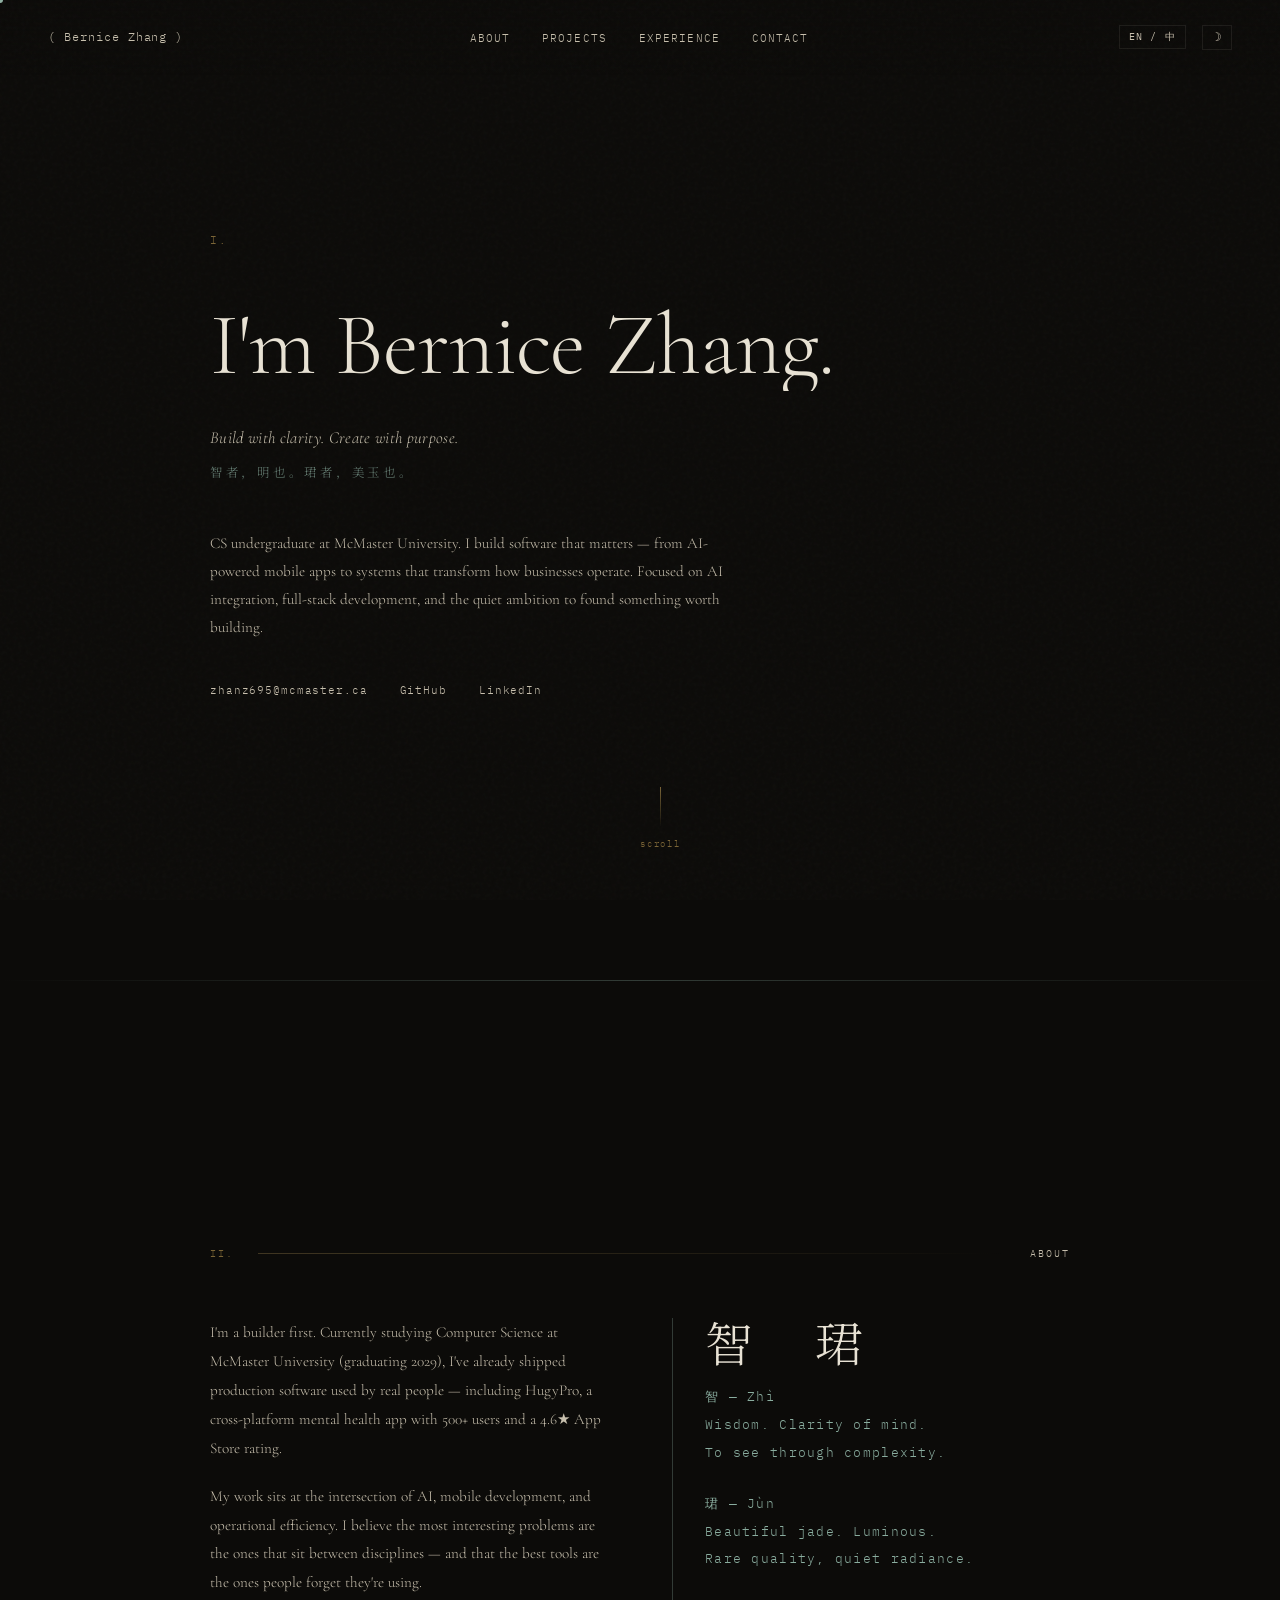
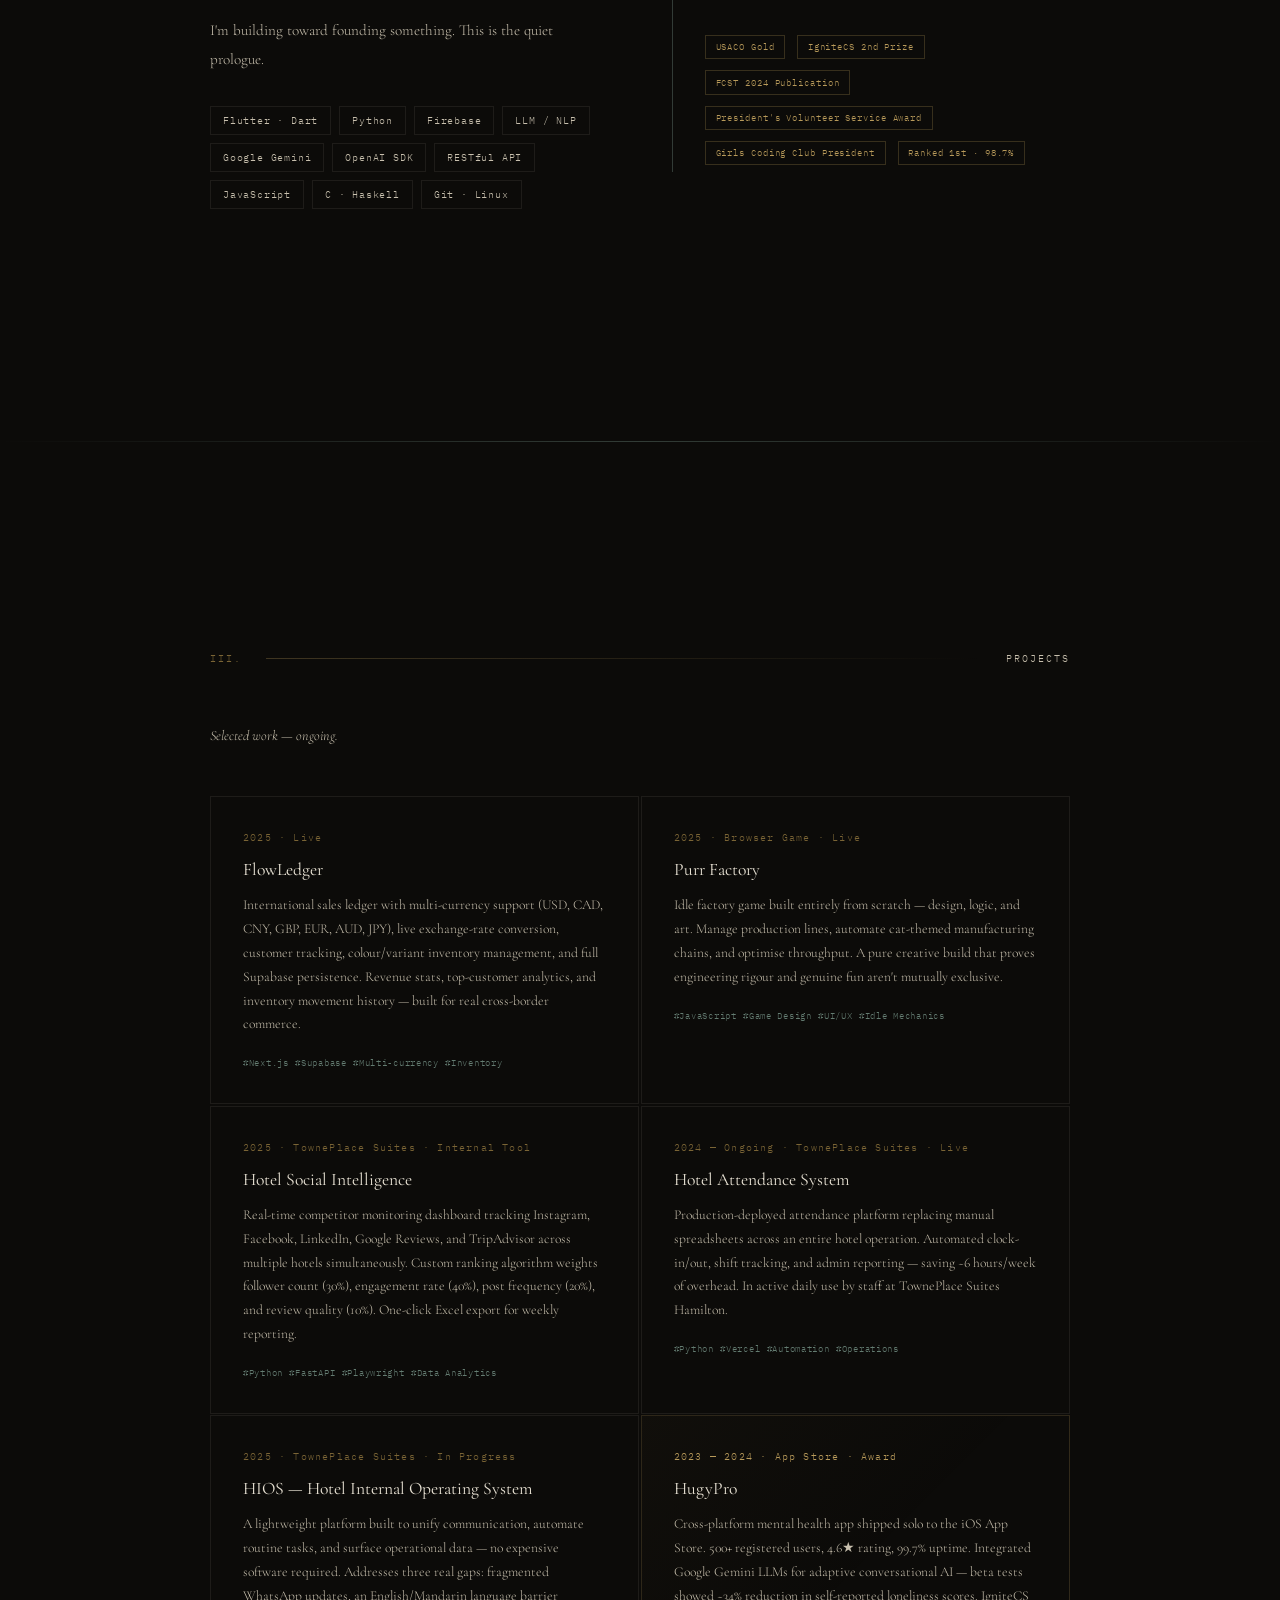
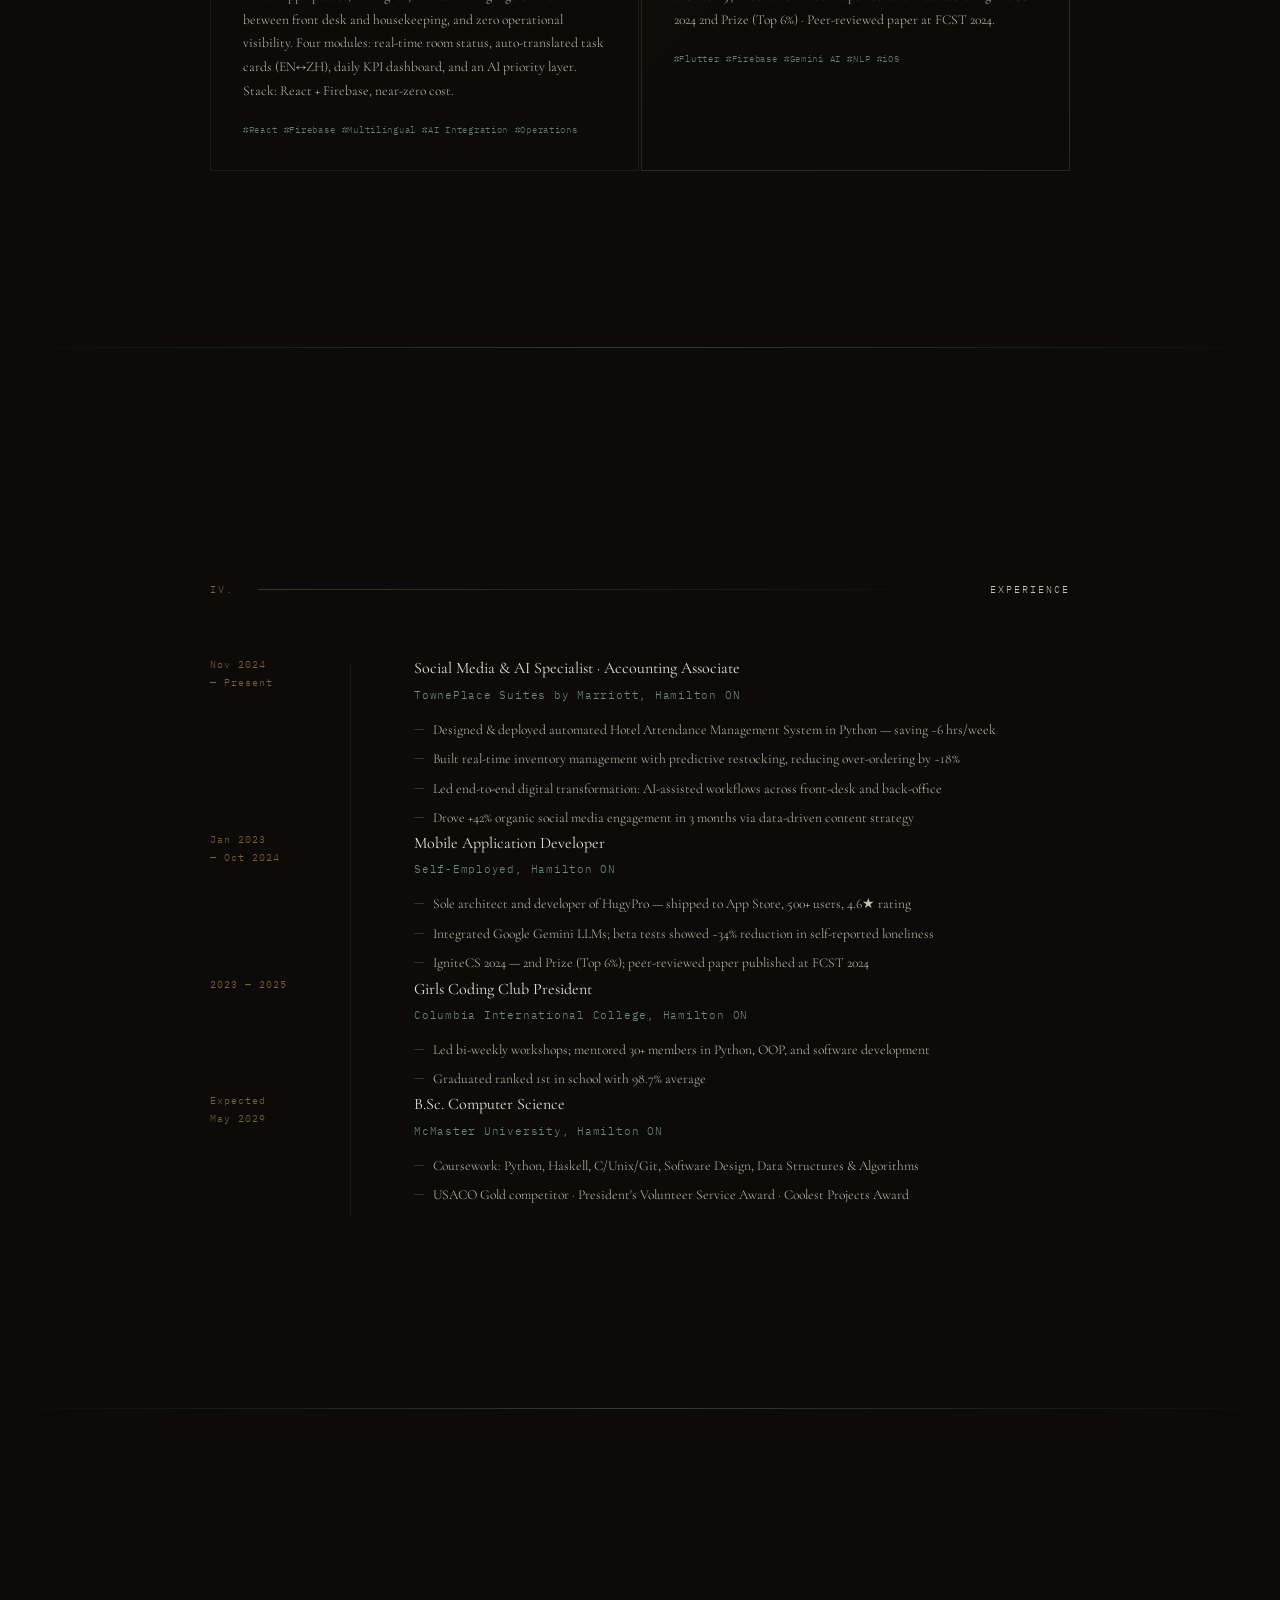
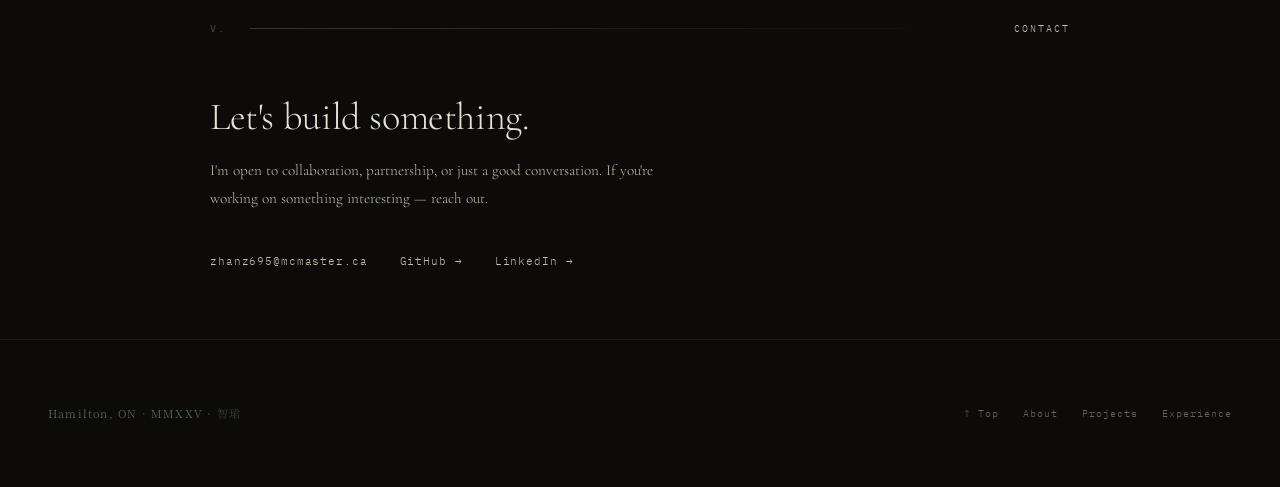
==== commit c95725d9: "Add files via upload" ====
--- a/index.html
+++ b/index.html
@@ -201,14 +201,116 @@
 
     <div class="projects-grid">
 
-      <a class="project-card reveal reveal-delay-1" href="https://apps.apple.com/ca/app/hugypro/id6479186220" target="_blank">
-        <div class="project-meta">2023 — 2024 · Featured</div>
+      <!-- 01 · FlowLedger ─────────────────────────────────── -->
+      <a class="project-card reveal reveal-delay-1" href="https://inventory-lake-phi.vercel.app/" target="_blank">
+        <div class="project-meta" data-en>2025 · Live</div>
+        <div class="project-meta" data-zh>2025 · 已上線</div>
+        <div class="project-title">FlowLedger</div>
+        <div class="project-desc" data-en>
+          International sales ledger with multi-currency support (USD, CAD, CNY, GBP, EUR, AUD, JPY), live exchange-rate conversion, customer tracking, colour/variant inventory management, and full Supabase persistence. Revenue stats, top-customer analytics, and inventory movement history — built for real cross-border commerce.
+        </div>
+        <div class="project-desc" data-zh>
+          支援多幣別（USD、CAD、CNY、GBP、EUR、AUD、JPY）的國際銷售帳本，內建即時匯率換算、客戶追蹤、色號/規格庫存管理，資料以 Supabase 持久化儲存。涵蓋營收統計、頂級客戶分析與庫存異動紀錄——專為真實跨境交易設計。
+        </div>
+        <div class="project-tags">
+          <span class="project-tag">Next.js</span>
+          <span class="project-tag">Supabase</span>
+          <span class="project-tag">Multi-currency</span>
+          <span class="project-tag">Inventory</span>
+        </div>
+      </a>
+
+      <!-- 02 · Purr Factory ────────────────────────────────── -->
+      <a class="project-card reveal reveal-delay-2" href="https://purr-factory.vercel.app/" target="_blank">
+        <div class="project-meta" data-en>2025 · Browser Game · Live</div>
+        <div class="project-meta" data-zh>2025 · 瀏覽器遊戲 · 已上線</div>
+        <div class="project-title" data-en>Purr Factory</div>
+        <div class="project-title" data-zh>貓咪工廠</div>
+        <div class="project-desc" data-en>
+          Idle factory game built entirely from scratch — design, logic, and art. Manage production lines, automate cat-themed manufacturing chains, and optimise throughput. A pure creative build that proves engineering rigour and genuine fun aren't mutually exclusive.
+        </div>
+        <div class="project-desc" data-zh>
+          從零獨立打造的放置類工廠遊戲——設計、邏輯與美術均出自一人之手。管理生產線、自動化貓咪主題製造鏈，並最佳化產出。純粹的創意構建，證明嚴謹的工程與純粹的樂趣可以並存。
+        </div>
+        <div class="project-tags">
+          <span class="project-tag">JavaScript</span>
+          <span class="project-tag">Game Design</span>
+          <span class="project-tag">UI/UX</span>
+          <span class="project-tag">Idle Mechanics</span>
+        </div>
+      </a>
+
+      <!-- 03 · Hotel Social Intelligence ─────────────────── -->
+      <div class="project-card reveal reveal-delay-3">
+        <div class="project-meta" data-en>2025 · TownePlace Suites · Internal Tool</div>
+        <div class="project-meta" data-zh>2025 · 萬豪 TownePlace Suites · 內部工具</div>
+        <div class="project-title" data-en>Hotel Social Intelligence</div>
+        <div class="project-title" data-zh>酒店社媒競情系統</div>
+        <div class="project-desc" data-en>
+          Real-time competitor monitoring dashboard tracking Instagram, Facebook, LinkedIn, Google Reviews, and TripAdvisor across multiple hotels simultaneously. Custom ranking algorithm weights follower count (30%), engagement rate (40%), post frequency (20%), and review quality (10%). One-click Excel export for weekly reporting.
+        </div>
+        <div class="project-desc" data-zh>
+          即時競品監控儀表板，同步追蹤多家酒店的 Instagram、Facebook、LinkedIn、Google 評論與 TripAdvisor 數據。自訂排名演算法依粉絲數（30%）、互動率（40%）、發帖頻率（20%）與評論質量（10%）加權計分。一鍵匯出 Excel 週報。
+        </div>
+        <div class="project-tags">
+          <span class="project-tag">Python</span>
+          <span class="project-tag">FastAPI</span>
+          <span class="project-tag">Playwright</span>
+          <span class="project-tag">Data Analytics</span>
+        </div>
+      </div>
+
+      <!-- 04 · Hotel Attendance System ───────────────────── -->
+      <a class="project-card reveal reveal-delay-4" href="https://hotel-attendance.vercel.app/clock" target="_blank">
+        <div class="project-meta" data-en>2024 — Ongoing · TownePlace Suites · Live</div>
+        <div class="project-meta" data-zh>2024 — 持續 · 萬豪 TownePlace Suites · 已部署</div>
+        <div class="project-title" data-en>Hotel Attendance System</div>
+        <div class="project-title" data-zh>酒店考勤管理系統</div>
+        <div class="project-desc" data-en>
+          Production-deployed attendance platform replacing manual spreadsheets across an entire hotel operation. Automated clock-in/out, shift tracking, and admin reporting — saving ~6 hours/week of overhead. In active daily use by staff at TownePlace Suites Hamilton.
+        </div>
+        <div class="project-desc" data-zh>
+          正式部署的考勤管理平台，取代酒店全面的手動試算表作業。自動化打卡、班次追蹤與後台報表——每週節省約 6 小時管理開銷。目前由漢密爾頓 TownePlace Suites 員工每日使用中。
+        </div>
+        <div class="project-tags">
+          <span class="project-tag">Python</span>
+          <span class="project-tag">Vercel</span>
+          <span class="project-tag">Automation</span>
+          <span class="project-tag">Operations</span>
+        </div>
+      </a>
+
+      <!-- 05 · HIOS ───────────────────────────────────────── -->
+      <div class="project-card reveal reveal-delay-1">
+        <div class="project-meta" data-en>2025 · TownePlace Suites · In Progress</div>
+        <div class="project-meta" data-zh>2025 · 萬豪 TownePlace Suites · 開發中</div>
+        <div class="project-title" data-en>HIOS — Hotel Internal Operating System</div>
+        <div class="project-title" data-zh>HIOS — 酒店內部作業系統</div>
+        <div class="project-desc" data-en>
+          A lightweight platform built to unify communication, automate routine tasks, and surface operational data — no expensive software required. Addresses three real gaps: fragmented WhatsApp updates, an English/Mandarin language barrier between front desk and housekeeping, and zero operational visibility. Four modules: real-time room status, auto-translated task cards (EN↔ZH), daily KPI dashboard, and an AI priority layer. Stack: React + Firebase, near-zero cost.
+        </div>
+        <div class="project-desc" data-zh>
+          為統一溝通、自動化日常任務、呈現營運數據而打造的輕量化平台——無需昂貴軟件。解決三個真實痛點：碎片化的 WhatsApp 群組更新、前台（英語）與客房部（普通話）的語言隔閡，以及管理層的零數據盲區。四大模組：即時客房狀態看板、自動翻譯任務卡（中英互譯）、每日 KPI 儀表板、AI 優先排序層。技術棧：React + Firebase，近零成本。
+        </div>
+        <div class="project-tags">
+          <span class="project-tag">React</span>
+          <span class="project-tag">Firebase</span>
+          <span class="project-tag">Multilingual</span>
+          <span class="project-tag">AI Integration</span>
+          <span class="project-tag">Operations</span>
+        </div>
+      </div>
+
+      <!-- 06 · HugyPro ──────────────────────────────────────  -->
+      <a class="project-card project-card--featured reveal reveal-delay-2" href="https://apps.apple.com/ca/app/hugypro/id6479186220" target="_blank">
+        <div class="project-meta" data-en>2023 — 2024 · App Store · Award</div>
+        <div class="project-meta" data-zh>2023 — 2024 · App Store · 獲獎</div>
         <div class="project-title">HugyPro</div>
         <div class="project-desc" data-en>
-          Cross-platform mental health app shipped solo to the iOS App Store. 500+ registered users, 4.6★ rating, 99.7% uptime. Integrated Google Gemini LLMs for adaptive conversational AI — beta tests showed ~34% reduction in self-reported loneliness scores.
+          Cross-platform mental health app shipped solo to the iOS App Store. 500+ registered users, 4.6★ rating, 99.7% uptime. Integrated Google Gemini LLMs for adaptive conversational AI — beta tests showed ~34% reduction in self-reported loneliness scores. IgniteCS 2024 2nd Prize (Top 6%) · Peer-reviewed paper at FCST 2024.
         </div>
         <div class="project-desc" data-zh>
-          獨立開發並上架 iOS App Store 的跨平台心理健康應用。500+ 註冊用戶，評分 4.6★，上線率 99.7%。整合 Google Gemini 大型語言模型，實現自適應對話式 AI——測試顯示孤獨感評分降低約 34%。
+          獨立開發並上架 iOS App Store 的跨平台心理健康應用。500+ 註冊用戶，評分 4.6★，上線率 99.7%。整合 Google Gemini 大型語言模型，實現自適應對話式 AI——測試顯示孤獨感評分降低約 34%。IgniteCS 2024 二等獎（前 6%）· 論文發表於 FCST 2024 同儕評審會議。
         </div>
         <div class="project-tags">
           <span class="project-tag">Flutter</span>
@@ -218,52 +320,6 @@
           <span class="project-tag">iOS</span>
         </div>
       </a>
-
-      <div class="project-card reveal reveal-delay-2">
-        <div class="project-meta" data-en>2024 · Marriott Hamilton</div>
-        <div class="project-meta" data-zh>2024 · 萬豪酒店・漢密爾頓</div>
-        <div class="project-title" data-en>Hotel Intelligence OS</div>
-        <div class="project-title" data-zh>酒店智慧運營系統</div>
-        <div class="project-desc" data-en>
-          Suite of operational systems built for TownePlace Suites — attendance management, real-time inventory with predictive restocking, and AI-assisted front-desk workflows. Saved ~6 hours/week of admin overhead, reduced over-ordering costs by ~18%.
-        </div>
-        <div class="project-desc" data-zh>
-          為萬豪 TownePlace Suites 構建的一套營運系統——涵蓋考勤管理、具備預測補貨功能的即時庫存，以及 AI 輔助前台流程。每週節省約 6 小時行政開銷，過度採購成本降低約 18%。
-        </div>
-        <div class="project-tags">
-          <span class="project-tag">Python</span>
-          <span class="project-tag">Automation</span>
-          <span class="project-tag">AI Integration</span>
-          <span class="project-tag">Operations</span>
-        </div>
-      </div>
-
-      <div class="project-card reveal reveal-delay-3">
-        <div class="project-meta" data-en>2024 · Ongoing</div>
-        <div class="project-meta" data-zh>2024 · 持續進行中</div>
-        <div class="project-title" data-en>Hotel Attendance System</div>
-        <div class="project-title" data-zh>酒店考勤管理系統</div>
-        <div class="project-desc" data-en>
-          Automated attendance tracking system replacing manual spreadsheet processes. Eliminated error-prone workflows and freed significant operational time across front-desk and back-office teams.
-        </div>
-        <div class="project-desc" data-zh>
-          自動化考勤追蹤系統，取代手動電子試算表流程。消除易出錯的工作環節，為前台及後台團隊釋放大量營運時間。
-        </div>
-        <div class="project-tags">
-          <span class="project-tag">Python</span>
-          <span class="project-tag">Data Systems</span>
-          <span class="project-tag">Automation</span>
-        </div>
-      </div>
-
-      <div class="project-card project-card--placeholder reveal reveal-delay-4">
-        <div>
-          <div class="project-placeholder-label" data-en>MORE IN PROGRESS</div>
-          <div class="project-placeholder-label" data-zh>更多作品醞釀中</div>
-          <div class="project-placeholder-sub" data-en>The next thing is being built.</div>
-          <div class="project-placeholder-sub" data-zh>下一件作品，正在構建。</div>
-        </div>
-      </div>
 
     </div>
   </div>
--- a/bernice-zhang.css
+++ b/bernice-zhang.css
@@ -319,10 +319,11 @@
 }
 
 .name-zh-face {
-  font-family: var(--mono);
-  font-size: 0.92em;
+  font-family: var(--serif);
+  font-size: 1em;
   color: var(--jade);
-  letter-spacing: 0.05em;
+  letter-spacing: 0.01em;
+  font-style: italic;
 }
 
 .hero-tagline {
@@ -607,7 +608,21 @@
   text-align: center;
 }
 
-.project-placeholder-sub {
+/* Featured project card */
+.project-card--featured {
+  border-color: rgba(184,154,90,0.2);
+  background: linear-gradient(135deg, rgba(184,154,90,0.03) 0%, transparent 50%);
+}
+
+.project-card--featured .project-meta {
+  color: var(--gold);
+}
+
+.project-card--featured::after {
+  background: linear-gradient(to right, var(--gold), var(--jade));
+}
+
+
   font-size: 0.85rem;
   color: var(--paper-dim);
   font-style: italic;
